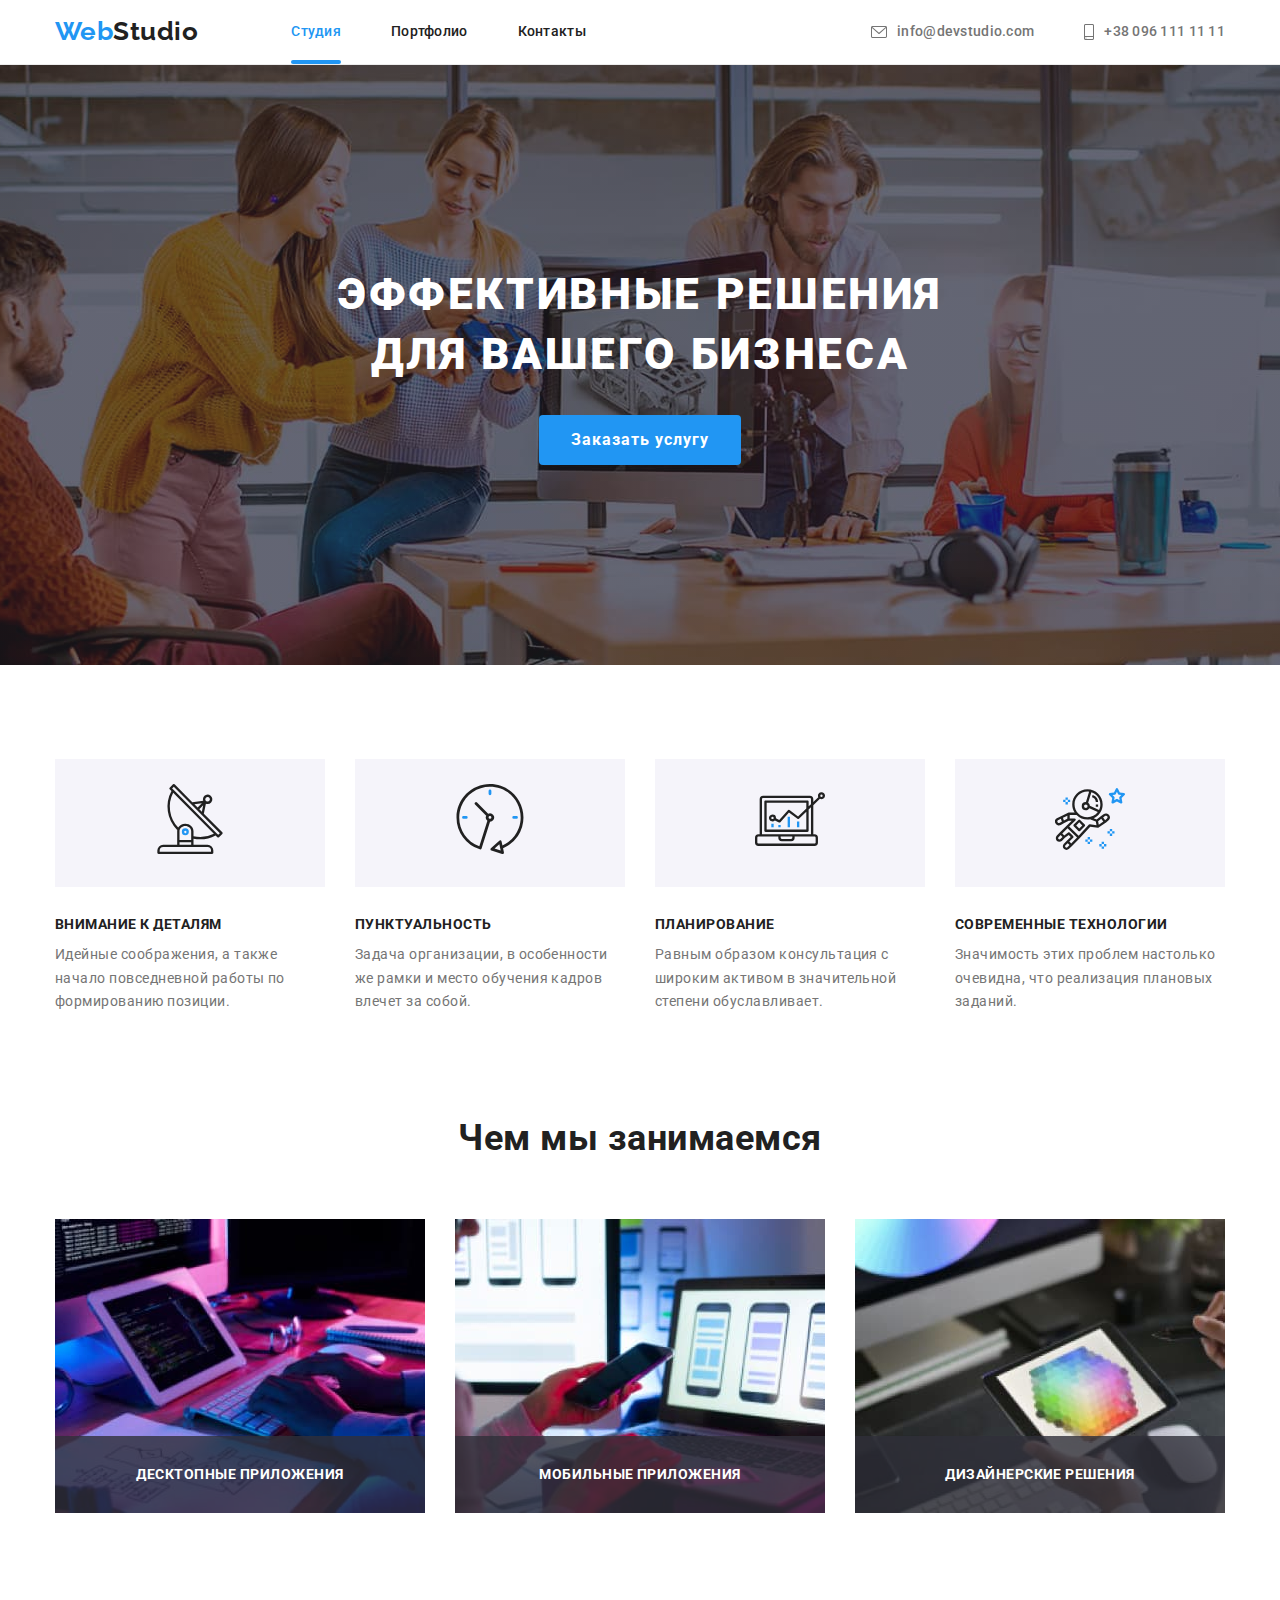
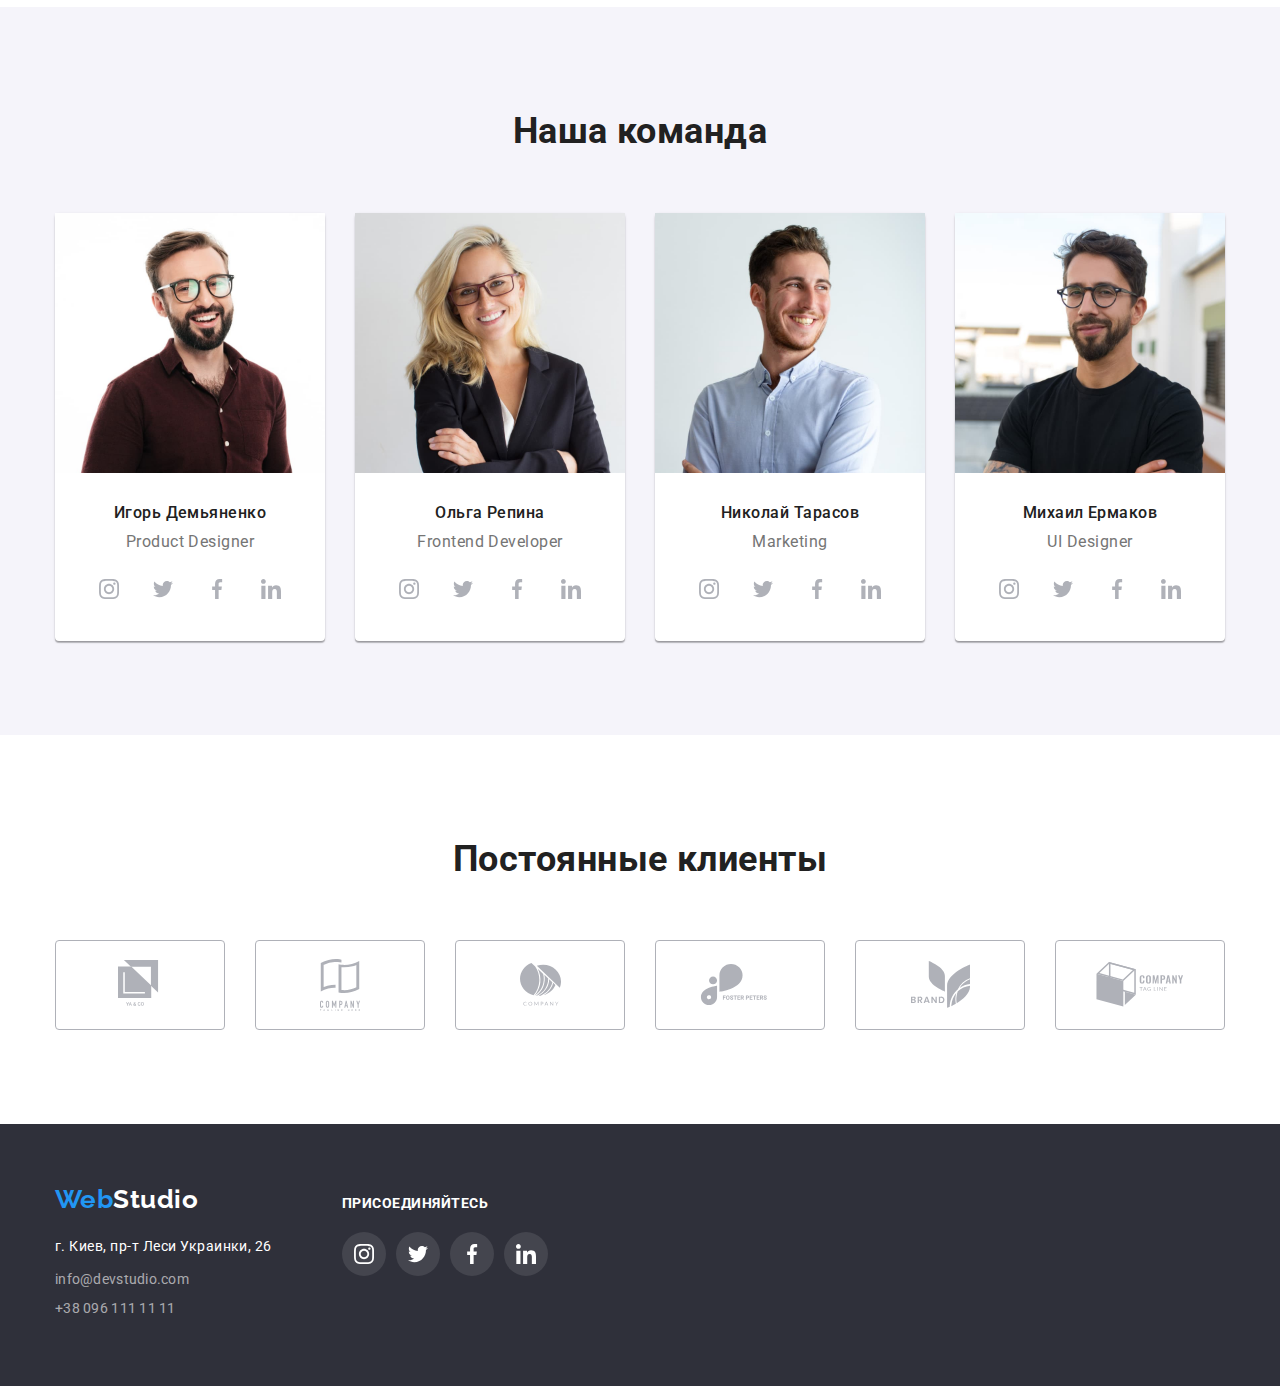
==== index.html @ ea435135 "hidden-text" ====
<!DOCTYPE html>
<html lang="ru">
  <head>
    <meta charset="UTF-8" />
    <meta name="viewport" content="width=device-width, initial-scale=1.0" />
    <title>WebStudio</title>
    <link
      href="https://fonts.googleapis.com/css2?family=Raleway:wght@700&family=Roboto:wght@400;500;700;900&display=swap"
      rel="stylesheet"
    />
    <link rel="stylesheet" href="./css/normalize.css" />
    <link rel="stylesheet" href="./css/styles.css" />
  </head>
  <body class="page">
    <header class="header">
      <div class="container head">
        <nav class="site-nav">
          <a href="./index.html" class="logo"
            ><span class="logoblue">Web</span>Studio</a
          >
          <ul class="site-nav list">
            <li class="site-nav item">
              <a href="./index.html" class="link nav current">Студия</a>
            </li>
            <li class="site-nav item">
              <a href="./portfolio.html" class="link nav">Портфолио</a>
            </li>
            <li class="site-nav item">
              <a href="" class="link nav">Контакты</a>
            </li>
          </ul>
        </nav>
        <ul class="site-nav list">
          <li class="site-nav item">
            <a href="mailto:info@devstudio.com" class="link nav mail">
              <svg class="envelope-icon">
                <use href="./img/sprite.svg#envelope"></use>
              </svg>
              info@devstudio.com
            </a>
          </li>
          <li class="site-nav item">
            <a href="tel:+380961111111" class="link nav phone">
              <svg class="smartphone-icon">
                <use href="./img/sprite.svg#smartphone"></use>
              </svg>
              +38 096 111 11 11
            </a>
          </li>
        </ul>
      </div>
    </header>

    <main>
      <section class="hero">
        <h1 class="hero-title">Эффективные решения для вашего бизнеса</h1>
        <a href="" class="button">Заказать услугу</a>
      </section>
      <section class="section feature">
        <div class="container feature">
          <h2 class="section-title no-title">Особенности</h2>
          <ul class="feature list">
            <li class="feature item">
              <div class="feature-icon-block">
                <svg class="feature-icon">
                  <use href="./img/sprite.svg#antenna"></use>
                </svg>
              </div>
              <h3 class="feature-title">Внимание к деталям</h3>
              <p class="feature-text">
                Идейные соображения, а также начало повседневной работы по
                формированию позиции.
              </p>
            </li>
            <li class="feature item">
              <div class="feature-icon-block">
                <svg class="feature-icon">
                  <use href="./img/sprite.svg#clock"></use>
                </svg>
              </div>
              <h3 class="feature-title">Пунктуальность</h3>
              <p class="feature-text">
                Задача организации, в особенности же рамки и место обучения
                кадров влечет за собой.
              </p>
            </li>
            <li class="feature item">
              <div class="feature-icon-block">
                <svg class="feature-icon">
                  <use href="./img/sprite.svg#diagram"></use>
                </svg>
              </div>
              <h3 class="feature-title">Планирование</h3>
              <p class="feature-text">
                Равным образом консультация с широким активом в значительной
                степени обуславливает.
              </p>
            </li>
            <li class="feature item">
              <div class="feature-icon-block">
                <svg class="feature-icon">
                  <use href="./img/sprite.svg#astronaut"></use>
                </svg>
              </div>

              <h3 class="feature-title">Современные технологии</h3>
              <p class="feature-text">
                Значимость этих проблем настолько очевидна, что реализация
                плановых заданий.
              </p>
            </li>
          </ul>
        </div>
      </section>
      <section class="section">
        <div class="container">
          <h2 class="section-title">Чем мы занимаемся</h2>
          <ul class="we-do list">
            <li class="we-do item">
              <div class="we-do-title">
                <img
                  src="./img/img1.jpg"
                  alt="Бэкенд разработка"
                  class="we-do-img"
                  width="370"
                />

                <p class="we-do-text">Десктопные приложения</p>
              </div>
            </li>
            <li class="we-do item">
              <div class="we-do-title">
                <img
                  src="./img/img2.jpg"
                  alt="Фронтенд разработка"
                  class="we-do-img"
                  width="370"
                />
                <p class="we-do-text">Мобильные приложения</p>
              </div>
            </li>
            <li class="we-do item">
              <div class="we-do-title">
                <img
                  src="./img/img3.jpg"
                  alt="Разработка дизайна"
                  class="we-do-img"
                  width="370"
                />
                <p class="we-do-text">Дизайнерские решения</p>
              </div>
            </li>
          </ul>
        </div>
      </section>
      <section class="section team">
        <div class="container">
          <h2 class="section-title">Наша команда</h2>
          <ul class="team list">
            <li class="team item">
              <img
                src="./img/product-designer.jpg"
                alt="Фото участника команды"
                class="team-img"
                width="270"
              />
              <div class="team-content">
                <h3 class="team-title">Игорь Демьяненко</h3>
                <p class="team-text">Product Designer</p>
                <ul class="social list">
                  <li class="social-item">
                    <a href="" class="icon-social">
                      <svg class="social-icon-svg">
                        <use href="./img/sprite.svg#instagram"></use>
                      </svg>
                    </a>
                  </li>
                  <li class="social-item">
                    <a href="" class="icon-social">
                      <svg class="social-icon-svg">
                        <use href="./img/sprite.svg#twitter"></use>
                      </svg>
                    </a>
                  </li>
                  <li class="social-item">
                    <a href="" class="icon-social">
                      <svg class="social-icon-svg">
                        <use href="./img/sprite.svg#facebook"></use>
                      </svg>
                    </a>
                  </li>
                  <li class="social-item">
                    <a href="" class="icon-social">
                      <svg class="social-icon-svg">
                        <use href="./img/sprite.svg#linkedin"></use>
                      </svg>
                    </a>
                  </li>
                </ul>
              </div>
            </li>
            <li class="team item">
              <img
                src="./img/frontend-developer.jpg"
                alt="Фото участника команды"
                class="team-img"
                width="270"
              />
              <div class="team-content">
                <h3 class="team-title">Ольга Репина</h3>
                <p class="team-text">Frontend Developer</p>
                <ul class="social list">
                  <li class="social-item">
                    <a href="" class="icon-social">
                      <svg class="social-icon-svg">
                        <use href="./img/sprite.svg#instagram"></use>
                      </svg>
                    </a>
                  </li>
                  <li class="social-item">
                    <a href="" class="icon-social">
                      <svg class="social-icon-svg">
                        <use href="./img/sprite.svg#twitter"></use>
                      </svg>
                    </a>
                  </li>
                  <li class="social-item">
                    <a href="" class="icon-social">
                      <svg class="social-icon-svg">
                        <use href="./img/sprite.svg#facebook"></use>
                      </svg>
                    </a>
                  </li>
                  <li class="social-item">
                    <a href="" class="icon-social">
                      <svg class="social-icon-svg">
                        <use href="./img/sprite.svg#linkedin"></use>
                      </svg>
                    </a>
                  </li>
                </ul>
              </div>
            </li>
            <li class="team item">
              <img
                src="./img/marketing.jpg"
                alt="Фото участника команды"
                class="team-img"
                width="270"
              />
              <div class="team-content">
                <h3 class="team-title">Николай Тарасов</h3>
                <p class="team-text">Marketing</p>
                <ul class="social list">
                  <li class="social-item">
                    <a href="" class="icon-social">
                      <svg class="social-icon-svg">
                        <use href="./img/sprite.svg#instagram"></use>
                      </svg>
                    </a>
                  </li>
                  <li class="social-item">
                    <a href="" class="icon-social">
                      <svg class="social-icon-svg">
                        <use href="./img/sprite.svg#twitter"></use>
                      </svg>
                    </a>
                  </li>
                  <li class="social-item">
                    <a href="" class="icon-social">
                      <svg class="social-icon-svg">
                        <use href="./img/sprite.svg#facebook"></use>
                      </svg>
                    </a>
                  </li>
                  <li class="social-item">
                    <a href="" class="icon-social">
                      <svg class="social-icon-svg">
                        <use href="./img/sprite.svg#linkedin"></use>
                      </svg>
                    </a>
                  </li>
                </ul>
              </div>
            </li>
            <li class="team item">
              <img
                src="./img/ui-designer.jpg"
                alt="Фото участника команды"
                class="team-img"
                width="270"
              />
              <div class="team-content">
                <h3 class="team-title">Михаил Ермаков</h3>
                <p class="team-text">UI Designer</p>
                <ul class="social list">
                  <li class="social-item">
                    <a href="" class="icon-social">
                      <svg class="social-icon-svg">
                        <use href="./img/sprite.svg#instagram"></use>
                      </svg>
                    </a>
                  </li>
                  <li class="social-item">
                    <a href="" class="icon-social">
                      <svg class="social-icon-svg">
                        <use href="./img/sprite.svg#twitter"></use>
                      </svg>
                    </a>
                  </li>
                  <li class="social-item">
                    <a href="" class="icon-social">
                      <svg class="social-icon-svg">
                        <use href="./img/sprite.svg#facebook"></use>
                      </svg>
                    </a>
                  </li>
                  <li class="social-item">
                    <a href="" class="icon-social">
                      <svg class="social-icon-svg">
                        <use href="./img/sprite.svg#linkedin"></use>
                      </svg>
                    </a>
                  </li>
                </ul>
              </div>
            </li>
          </ul>
        </div>
      </section>
      <section class="section">
        <div class="container">
          <h2 class="clients section-title">Постоянные клиенты</h2>
          <ul class="clients list">
            <li class="clients item">
              <a href="" class="clients-link">
                <svg class="clients-icon logo-1">
                  <use href="./img/sprite.svg#logo-1"></use>
                </svg>
              </a>
            </li>
            <li class="clients item">
              <a href="" class="clients-link">
                <svg class="clients-icon logo-2">
                  <use href="./img/sprite.svg#logo-2"></use>
                </svg>
              </a>
            </li>
            <li class="clients item">
              <a href="" class="clients-link">
                <svg class="clients-icon logo-3">
                  <use href="./img/sprite.svg#logo-3"></use>
                </svg>
              </a>
            </li>
            <li class="clients item">
              <a href="" class="clients-link">
                <svg class="clients-icon logo-4">
                  <use href="./img/sprite.svg#logo-4"></use>
                </svg>
              </a>
            </li>
            <li class="clients item">
              <a href="" class="clients-link">
                <svg class="clients-icon logo-5">
                  <use href="./img/sprite.svg#logo-5"></use>
                </svg>
              </a>
            </li>
            <li class="clients item">
              <a href="" class="clients-link">
                <svg class="clients-icon logo-6">
                  <use href="./img/sprite.svg#logo-6"></use>
                </svg>
              </a>
            </li>
          </ul>
        </div>
      </section>
    </main>

    <footer>
      <div class="container footer">
        <div class="contacts-footer">
          <a href="./index.html" class="logo footerlogo"
            ><span class="logoblue">Web</span>Studio</a
          >
          <address class="address">
            <p class="address-text">г. Киев, пр-т Леси Украинки, 26</p>
            <ul class="list">
              <li>
                <a href="mailto:info@devstudio.com" class="link footer-link"
                  >info@devstudio.com</a
                >
              </li>
              <li>
                <a href="tel:+380961111111" class="link footer-link"
                  >+38 096 111 11 11</a
                >
              </li>
            </ul>
          </address>
        </div>

        <div class="join-footer">
          <p class="join-text">присоединяйтесь</p>
          <ul class="social list">
            <li class="social-item">
              <a href="" class="icon-social">
                <svg class="social-icon-svg">
                  <use href="./img/sprite.svg#instagram"></use>
                </svg>
              </a>
            </li>
            <li class="social-item">
              <a href="" class="icon-social">
                <svg class="social-icon-svg">
                  <use href="./img/sprite.svg#twitter"></use>
                </svg>
              </a>
            </li>
            <li class="social-item">
              <a href="" class="icon-social">
                <svg class="social-icon-svg">
                  <use href="./img/sprite.svg#facebook"></use>
                </svg>
              </a>
            </li>
            <li class="social-item">
              <a href="" class="icon-social">
                <svg class="social-icon-svg">
                  <use href="./img/sprite.svg#linkedin"></use>
                </svg>
              </a>
            </li>
          </ul>
        </div>
      </div>
    </footer>
  </body>
</html>
---- css/styles.css ----
:root {
  --primary-text-color: #757575;
  --title-text-color: #212121;
  --accent-color: #2196f3;
  --white-color: #ffffff;
  --button-background: #f5f4fa;
  --footer-link-color: rgba(255, 255, 255, 0.6);
  --secondary-background: #2f303a;
  --grey-background: #f5f4fa;
  --icon-grey: #afb1b8;
}

*,
::after,
::before {
  box-sizing: border-box;
}

h1,
h2,
h3,
h4,
h5,
h6,
p {
  margin-top: 0;
  margin-bottom: 0;
}

img {
  display: block;
}

.container.head {
  display: flex;
  justify-content: space-between;
}

.container {
  margin-left: auto;
  margin-right: auto;
  width: 1200px;
  padding-left: 15px;
  padding-right: 15px;
}

.list {
  margin: 0;
  padding: 0;
  list-style: none;
}

.header {
  border-bottom: 1px solid #ececec;
}

.page {
  color: var(--primary-text-color);
  background-color: var(--white-color);

  font-family: Roboto, sans-serif;
  letter-spacing: 0.03em;
}
.logo {
  color: var(--title-text-color);

  font-family: Raleway;
  font-weight: bold;
  font-size: 26px;
  line-height: 1.2;
  text-decoration: none;
}
.logoblue {
  color: var(--accent-color);
}

/* Site nav */

.site-nav {
  display: flex;
  align-items: center;
}

.site-nav.list {
  margin-left: 93px;
}

.link {
  color: var(--title-text-color);

  font-weight: 500;
  font-size: 14px;
  line-height: 1.14;
  letter-spacing: 0.02em;
  text-decoration: none;
}

.link.nav {
  display: block;
  padding-top: 24px;
  padding-bottom: 24px;
}

.link.mail {
  color: var(--primary-text-color);
  display: inline-flex;
  align-items: center;
}

.envelope-icon {
  fill: currentColor;
  width: 16px;
  height: 12px;
  margin-right: 10px;
  background-size: contain;
  background-repeat: no-repeat;
  background-position: center;
}

.link.phone {
  color: var(--primary-text-color);
  display: inline-flex;
  align-items: center;
}

.smartphone-icon {
  fill: currentColor;
  width: 10px;
  height: 16px;
  margin-right: 10px;
  background-size: contain;
  background-repeat: no-repeat;
  background-position: center;
}

.link:hover,
.link:focus {
  color: var(--accent-color);
}
.link.current {
  position: relative;
  color: var(--accent-color);
}

.link.current::after {
  position: absolute;
  content: "";
  width: 100%;
  height: 4px;
  bottom: 0px;
  left: 0px;

  background: var(--accent-color);
  border-radius: 2px;
}

.site-nav .item {
  margin-right: 50px;
}

.site-nav .item:last-child {
  margin-right: 0;
}

.hero {
  display: flex;
  flex-direction: column;
  justify-content: center;
  align-items: center;
  max-width: 1600px;
  height: 600px;
  margin-left: auto;
  margin-right: auto;
  text-align: center;
  background-color: #c4c4c4;
  background-image: linear-gradient(
      rgba(47, 48, 58, 0.4) 0%,
      rgba(47, 48, 58, 0.4) 100%
    ),
    url(../img/hero-background.jpg);
  background-repeat: no-repeat;
  background-position: center;
  background-size: cover;
}

.hero-title {
  margin-top: 0;
  margin-bottom: 30px;
  margin-left: auto;
  margin-right: auto;
  width: 696px;
  color: var(--white-color);

  font-weight: 900;
  font-size: 44px;
  line-height: 1.36;
  letter-spacing: 0.06em;
  text-transform: uppercase;
}

.section {
  padding-top: 94px;
  padding-bottom: 94px;
  color: var(--primary-text-color);

  font-size: 14px;
  line-height: 1.7;
}

.section-title {
  margin-top: 0;
  margin-bottom: 50px;
  color: var(--title-text-color);

  font-weight: 700;
  font-size: 36px;
  line-height: 1.7;

  text-align: center;
}

.section-title.no-title {
  margin-bottom: 0;
  font-size: 0;
}

.section.feature {
  padding-bottom: 0;
}

.feature.list {
  display: flex;
  justify-content: center;
}
.feature-title {
  margin-bottom: 10px;
  color: var(--title-text-color);

  font-weight: 700;
  font-size: 14px;
  line-height: 1.14;
  text-transform: uppercase;
}
.feature.item {
  margin-right: 30px;
  width: 270px;
}

.feature.item:last-child {
  margin-right: 0;
}
.feature-icon-block {
  display: block;
  margin-bottom: 30px;
  padding: 25px 100px;
  background-color: var(--button-background);
}

.feature-icon {
  width: 70px;
  height: 70px;
}

.feature-text {
  font-size: 14px;
  line-height: 1.7;
}

.we-do.list {
  display: flex;
  justify-content: center;
}

.we-do.item {
  width: 370px;
  margin-right: 30px;
}
.we-do.item:last-child {
  margin-right: 0;
}

.we-do-img {
  display: block;
}

.we-do-title {
  position: relative;
}

.we-do-text {
  position: absolute;
  padding-top: 27px;
  padding-bottom: 27px;
  width: 370px;
  bottom: 0;
  right: 0;

  background-color: rgba(47, 48, 58, 0.8);
  color: var(--white-color);
  font-weight: 700;
  font-size: 14px;
  line-height: 1, 14;
  text-align: center;
  text-transform: uppercase;
}

.section.team {
  background-color: var(--grey-background);
}

.team.list {
  display: flex;
  justify-content: center;
}

.team.item {
  border-radius: 4px;
  box-shadow: 0px 1px 3px rgba(0, 0, 0, 0.12), 0px 1px 1px rgba(0, 0, 0, 0.14),
    0px 2px 1px rgba(0, 0, 0, 0.2);
  margin-right: 30px;
  background-color: var(--white-color);
}

.team.item:last-child {
  margin-right: 0;
}

.team-content {
  padding-top: 30px;
  padding-bottom: 30px;
  padding-left: 30px;
  padding-right: 30px;
}

.team-title {
  margin-bottom: 10px;
  color: var(--title-text-color);
  text-align: center;

  font-weight: 500;
  font-size: 16px;
  line-height: 1.19;
}
.team-img {
  display: block;
}

.team-text {
  margin-bottom: 16px;
  font-size: 16px;
  line-height: 1.19;
  text-align: center;
}

.social.list {
  display: flex;
  justify-content: center;
  height: 44px;
}

.icon-social {
  display: flex;
  justify-content: center;
  align-items: center;
  width: 44px;
  height: 44px;
  color: var(--icon-grey);
  background-color: var(--white-color);
  border-radius: 50%;
}

.social-icon-svg {
  width: 20px;
  height: 20px;
  fill: currentColor;
}

.icon-social:hover,
.icon-social:focus {
  background-color: var(--accent-color);
  color: var(--white-color);
}

.social-item {
  margin-right: 10px;
}
.social-item:last-child {
  margin-right: 0;
}

.card-title {
  padding-bottom: 4px;
  color: var(--title-text-color);
  font-weight: 700;
  font-size: 18px;
  line-height: 2;
  letter-spacing: 0.06em;
}

.card-text {
  font-size: 16px;
  line-height: 2;
  color: var(--primary-text-color);
  text-decoration: none;
}

.button {
  display: inline-block;
  border-radius: 4px;

  background-color: var(--accent-color);
  color: var(--white-color);

  font-family: inherit;
  text-decoration: none;
  text-align: center;
}

.hero > .button {
  display: flex;
  align-items: center;
  min-width: 200px;
  min-height: 50px;
  padding: 10px 32px;

  font-weight: 700;
  font-size: 16px;
  line-height: 1, 9;

  letter-spacing: 0.06em;
}
.hero > .button:hover {
  background: #188ce8;
}

.clients.list {
  display: flex;
  justify-content: center;
}

.clients.item {
  margin-right: 30px;
}
.clients.item:last-child {
  margin-right: 0;
}
.clients-link {
  width: 170px;
  height: 90px;
  display: flex;
  justify-content: center;
  align-items: center;
  border: 1px solid;
  border-color: var(--icon-grey);
  color: var(--icon-grey);
  box-sizing: border-box;
  border-radius: 4px;
}

.clients-link:hover {
  border-color: var(--accent-color);
  color: var(--accent-color);
}

.clients-icon {
  fill: currentColor;
}
.clients-icon.logo-1 {
  width: 44px;
  height: 49px;
}
.clients-icon.logo-2 {
  width: 40px;
  height: 52px;
}
.clients-icon.logo-3 {
  width: 41px;
  height: 43px;
}
.clients-icon.logo-4 {
  width: 80px;
  height: 42px;
}
.clients-icon.logo-5 {
  width: 59px;
  height: 47px;
}
.clients-icon.logo-6 {
  width: 88px;
  height: 45px;
}

.clients.section-title {
  margin-bottom: 50px;
}

.client-img {
  width: 170px;
  height: 90px;
}

.portfolio-section {
  padding-top: 94px;
  padding-bottom: 94px;
}

.portfolio-nav.list {
  display: flex;
  justify-content: center;
  margin-bottom: 50px;
}

.portfolio-nav.button {
  padding: 6px 22px;
  border-radius: 4px;
  border: 0;
  background-color: var(--button-background);
  color: var(--title-text-color);

  font-weight: 500;
  font-size: 16px;
  line-height: 1.6;
}

.portfolio-nav.button:hover,
.portfolio-nav.button:focus {
  background-color: var(--accent-color);
  color: var(--white-color);
  cursor: pointer;
}

.portfolio-but-item {
  margin-right: 8px;
}

.portfolio-but-item:last-child {
  margin-right: 0;
}

.portfolio.list {
  display: flex;
  flex-wrap: wrap;
}

.portfolio.item {
  width: 370px;
  margin-right: 30px;
  margin-bottom: 30px;
}

.card-text.block {
  border-left: 1px;
  border-right: 1px;
  border-bottom: 1px;
  border-left-style: solid;
  border-right-style: solid;
  border-bottom-style: solid;
  border-color: #eeeeee;

  padding-left: 24px;
  padding-right: 24px;
  padding-top: 20px;
  padding-bottom: 20px;
}

.portfolio.item:nth-child(3n) {
  margin-right: 0;
  margin-bottom: 30px;
}

.portfolio.item:nth-last-child(-n + 3) {
  margin-bottom: 0;
}

.portfolio-img {
  display: block;
}

.portfolio.item:hover {
  box-shadow: 0px 1px 1px rgba(0, 0, 0, 0.12), 0px 4px 4px rgba(0, 0, 0, 0.06),
    1px 4px 6px rgba(0, 0, 0, 0.16);
}

.text-hidden {
  position: relative;
}

.portfolio-link {
  width: 370px;
  text-decoration: none;
}

.text-comment {
  position: absolute;
  top: 0;
  left: 0;
  width: 100%;
  height: 100%;
  padding: 63px 23px;

  opacity: 0;
  background-color: rgba(33, 150, 243, 0.9);
  color: var(--white-color);
  font-size: 18px;
  line-height: 1.56;
}

.portfolio-link:hover .text-comment,
.portfolio-link:focus .text-comment {
  opacity: 1;
}

footer {
  padding-top: 60px;
  padding-bottom: 60px;
  background-color: #2f303a;
}

.address {
  color: var(--white-color);

  font-style: normal;
  font-size: 14px;
  line-height: 1.7;
}
.address-text {
  display: inline-block;
  margin-bottom: 9px;
}

.footer-link {
  display: inline-block;
  margin-bottom: 9px;
  color: var(--footer-link-color);

  font-weight: 400;
}

.logo.footerlogo {
  display: inline-block;
  margin-bottom: 20px;
  color: var(--white-color);
}

.container.footer {
  display: flex;
}

.contacts-footer {
  margin-right: 70px;
}

.join-footer {
  margin-top: 12px;
}

.join-text {
  font-weight: 700;
  font-size: 14px;
  line-height: 1.14;
  text-transform: uppercase;
  color: var(--white-color);
  margin-bottom: 20px;
}

footer .social.list {
  display: flex;
}

footer .icon-social {
  display: flex;
  justify-content: center;
  align-items: center;
  width: 44px;
  height: 44px;
  background-color: rgba(255, 255, 255, 0.1);
  border-radius: 50%;
}

footer .icon-social:hover,
.icon-social:focus {
  background-color: var(--accent-color);
}

footer .social-icon-svg {
  width: 20px;
  height: 20px;
  fill: var(--white-color);
}

.icon {
  width: 50px;
  height: 50px;
  margin: 0.5em;
}
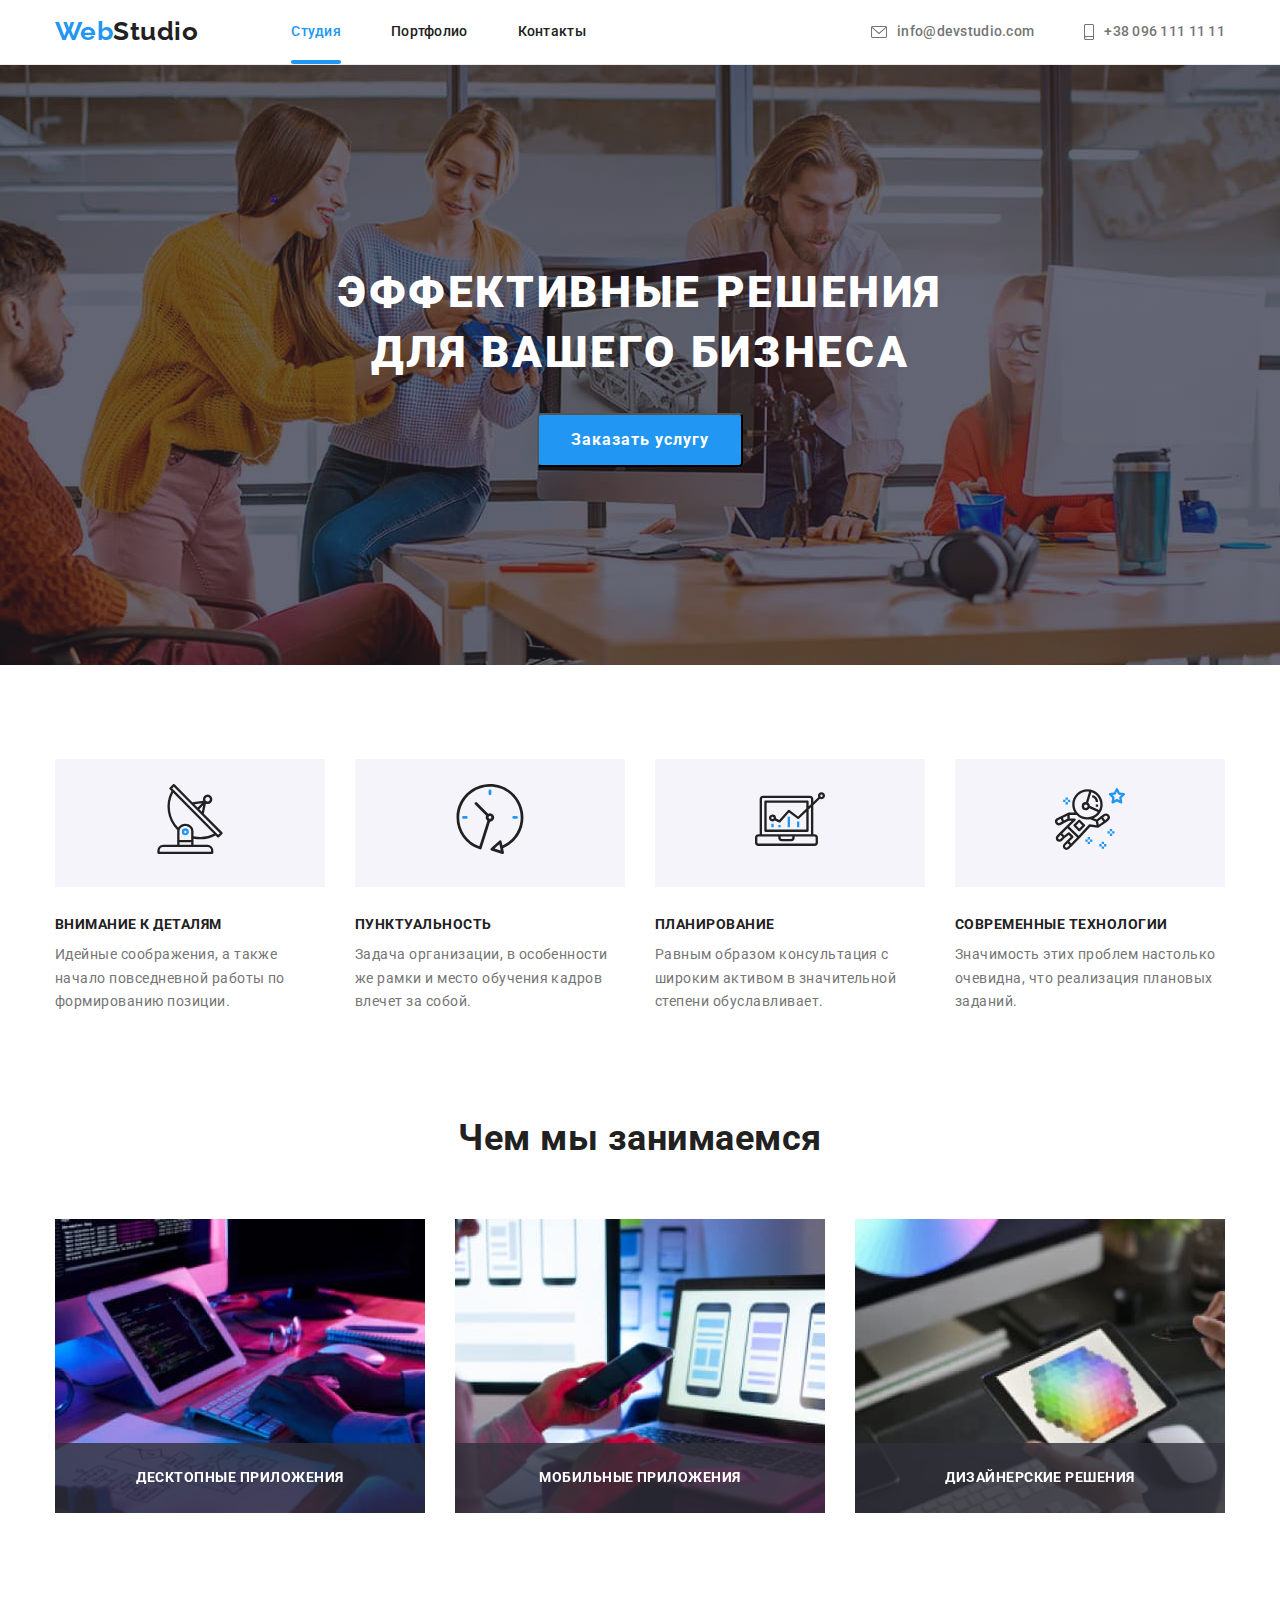
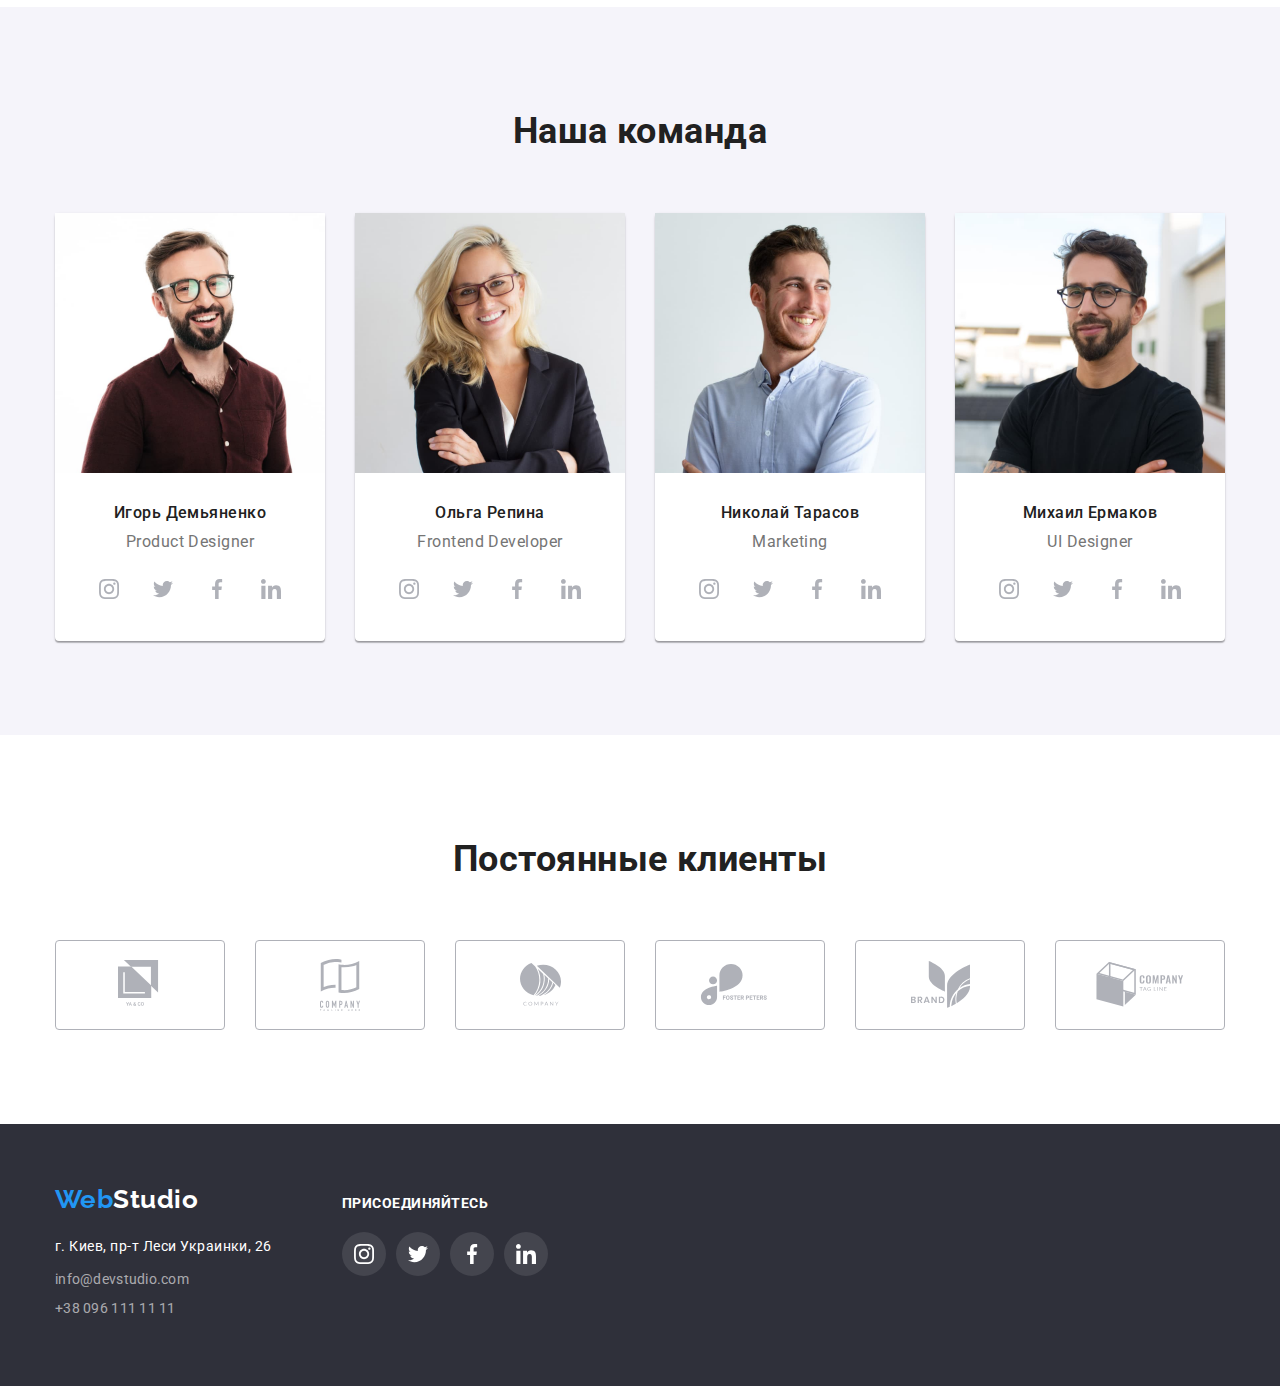
==== commit 3944ee0c: "modal" ====
--- a/index.html
+++ b/index.html
@@ -52,9 +52,20 @@
     </header>
 
     <main>
+      <div class="backdrop is-hidden" data-modal>
+        <div class="modal" data-modal-close>
+          <button class="button-close" type="button" data-modal-close>
+            <svg class="icon-close">
+              <use href="./img/close.svg"></use>
+            </svg>
+          </button>
+        </div>
+      </div>
       <section class="hero">
         <h1 class="hero-title">Эффективные решения для вашего бизнеса</h1>
-        <a href="" class="button">Заказать услугу</a>
+        <button class="button" type="button" data-modal-open>
+          Заказать услугу
+        </button>
       </section>
       <section class="section feature">
         <div class="container feature">
@@ -437,5 +448,6 @@
         </div>
       </div>
     </footer>
+    <script src="./js/modal.js"></script>
   </body>
 </html>
--- a/css/styles.css
+++ b/css/styles.css
@@ -25,6 +25,10 @@
 p {
   margin-top: 0;
   margin-bottom: 0;
+}
+
+main {
+  position: relative;
 }
 
 img {
@@ -198,6 +202,51 @@
   text-transform: uppercase;
 }
 
+.backdrop {
+  position: fixed;
+  top: 0;
+  left: 0;
+  width: 100%;
+  height: 100%;
+  background-color: rgba(0, 0, 0, 0.2);
+}
+
+.backdrop.is-hidden {
+  opacity: 0;
+  pointer-events: none;
+}
+
+.modal {
+  position: absolute;
+
+  top: 50%;
+  left: 50%;
+  transform: translate(-50%, -50%);
+  min-width: 528px;
+  min-height: 581px;
+  background-color: var(--white-color);
+}
+
+.button-close {
+  position: absolute;
+
+  right: 8px;
+  top: 8px;
+  color: #000000;
+  background-color: var(--white-color);
+  border-radius: 50%;
+
+  width: 30px;
+  height: 30px;
+  border: 1px solid rgba(0, 0, 0, 0.1);
+}
+
+.icon-close {
+  width: 18px;
+  height: 18px;
+  fill: currentColor;
+}
+
 .section {
   padding-top: 94px;
   padding-bottom: 94px;
@@ -299,7 +348,7 @@
   color: var(--white-color);
   font-weight: 700;
   font-size: 14px;
-  line-height: 1, 14;
+  line-height: 1.14;
   text-align: center;
   text-transform: uppercase;
 }
@@ -425,7 +474,7 @@
 
   font-weight: 700;
   font-size: 16px;
-  line-height: 1, 9;
+  line-height: 1.9;
 
   letter-spacing: 0.06em;
 }
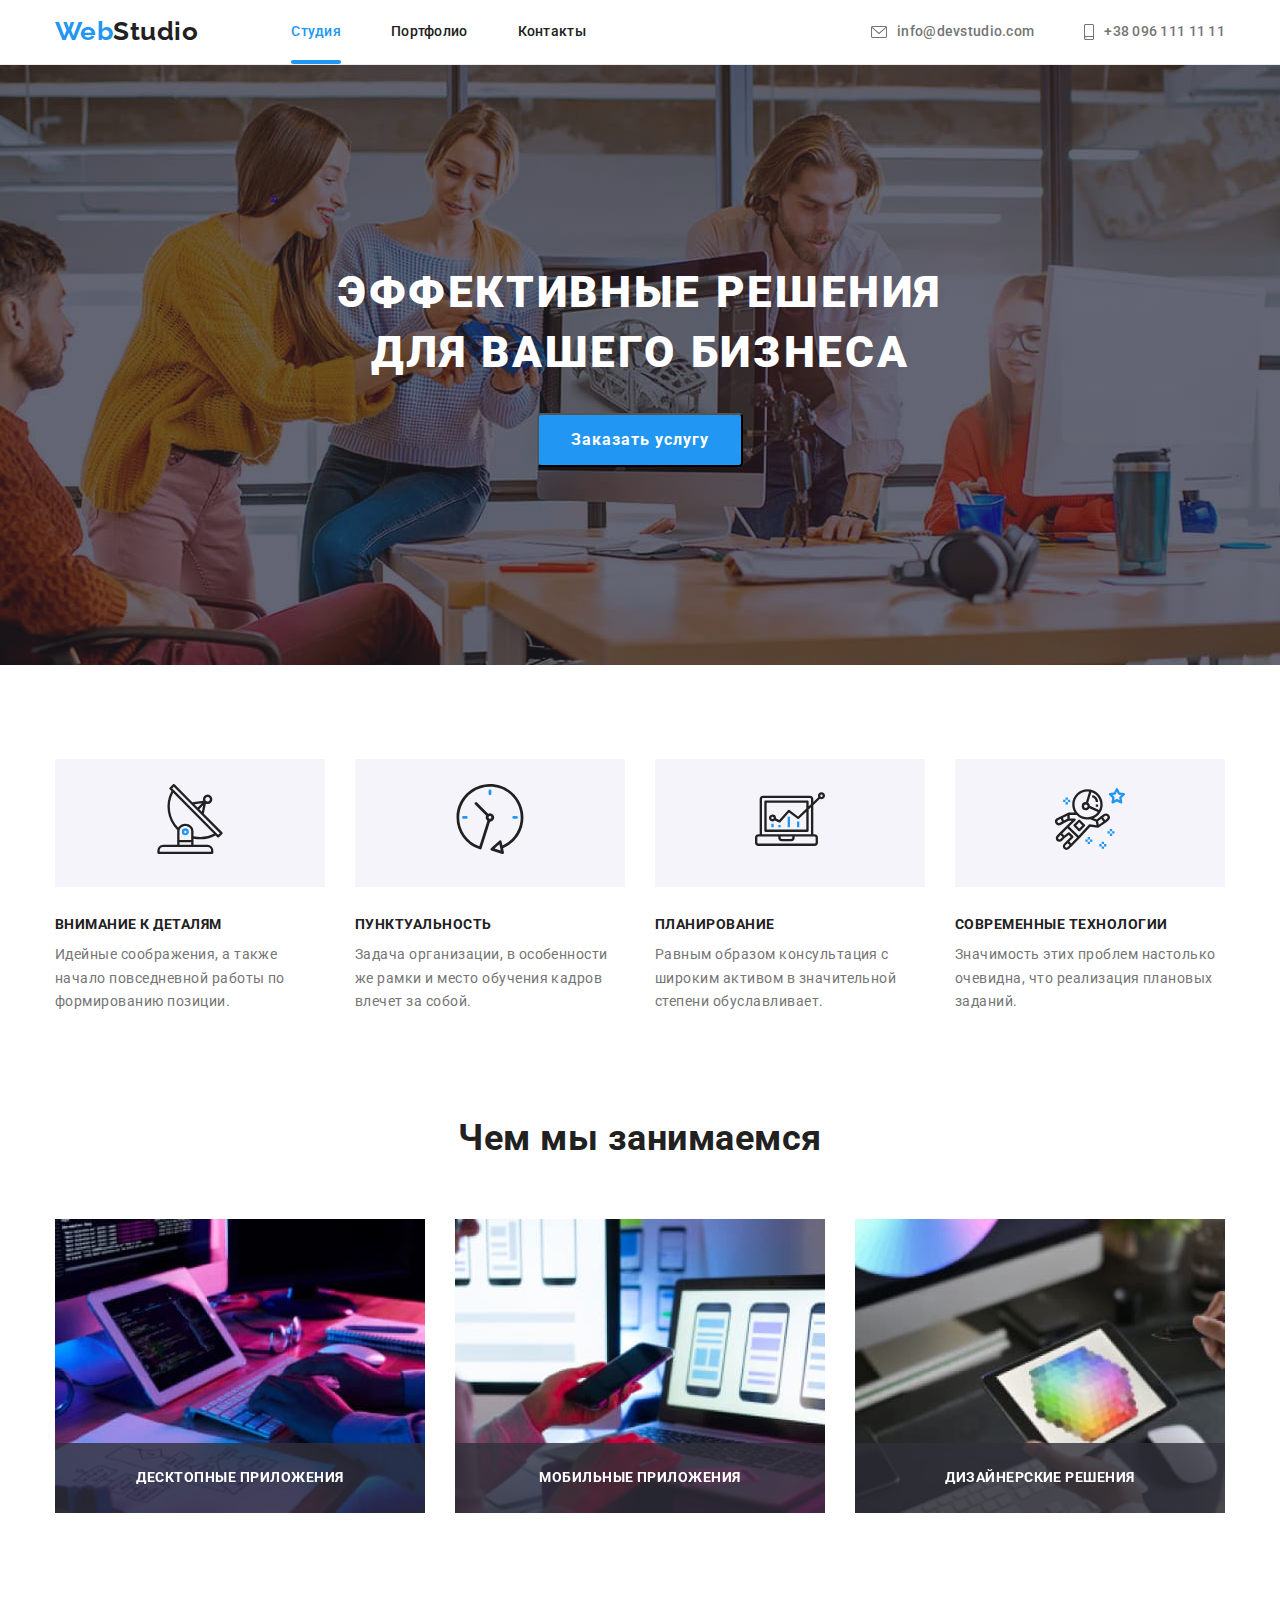
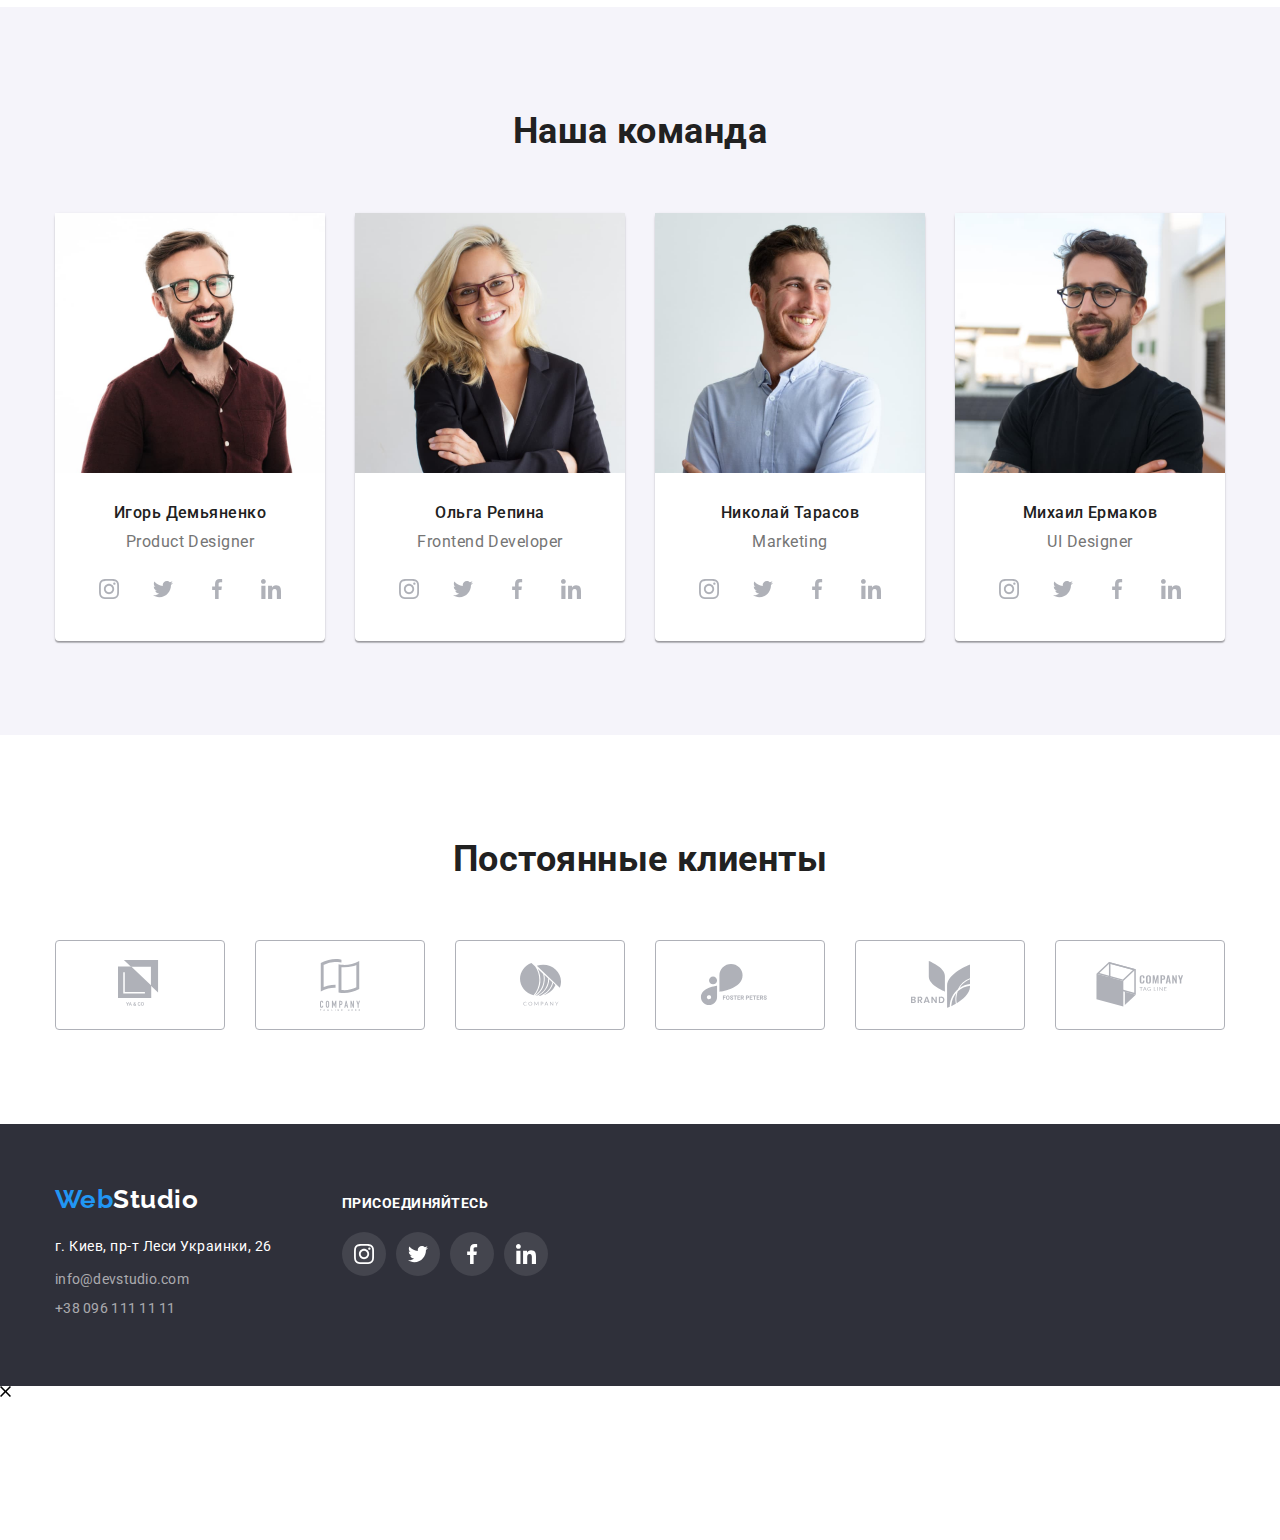
==== commit dccd037b: "Update index.html" ====
--- a/index.html
+++ b/index.html
@@ -448,6 +448,9 @@
         </div>
       </div>
     </footer>
+    <svg>
+      <use href="./img/close.svg"></use>
+    </svg>
     <script src="./js/modal.js"></script>
   </body>
 </html>
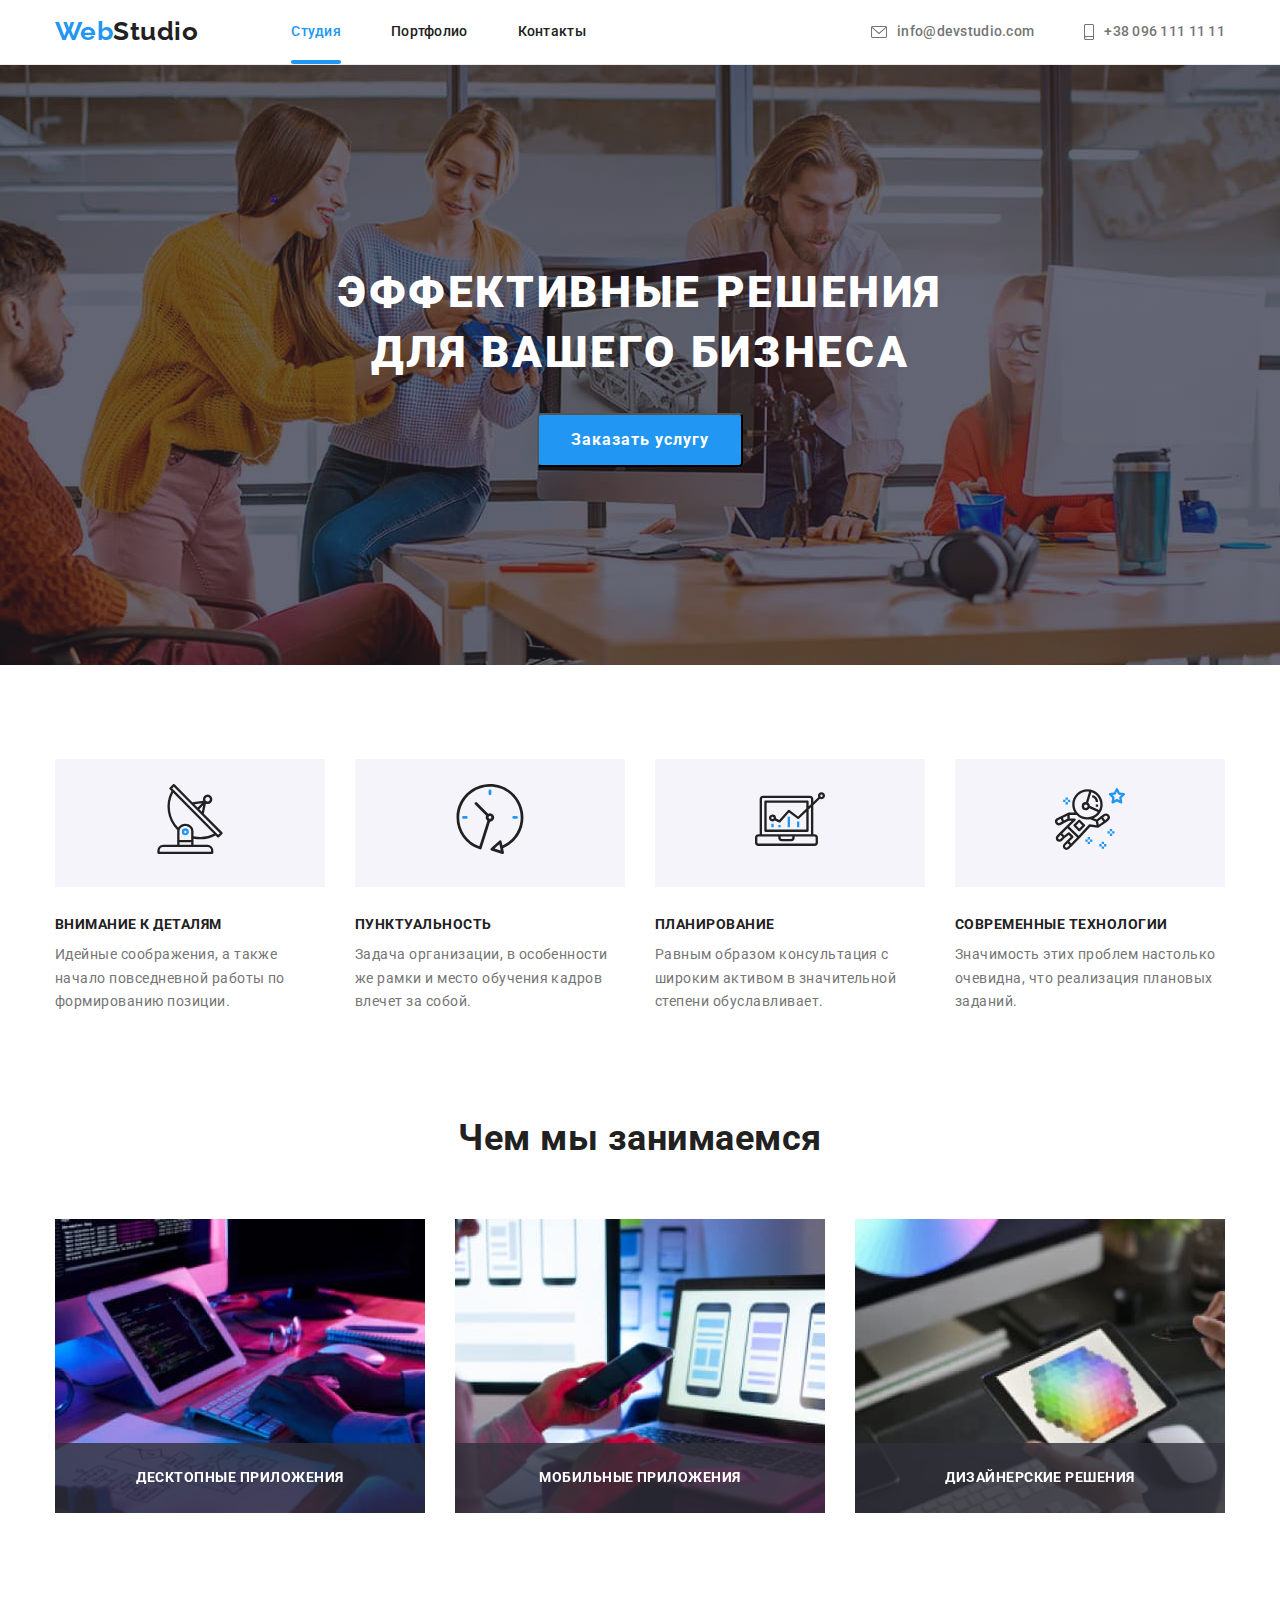
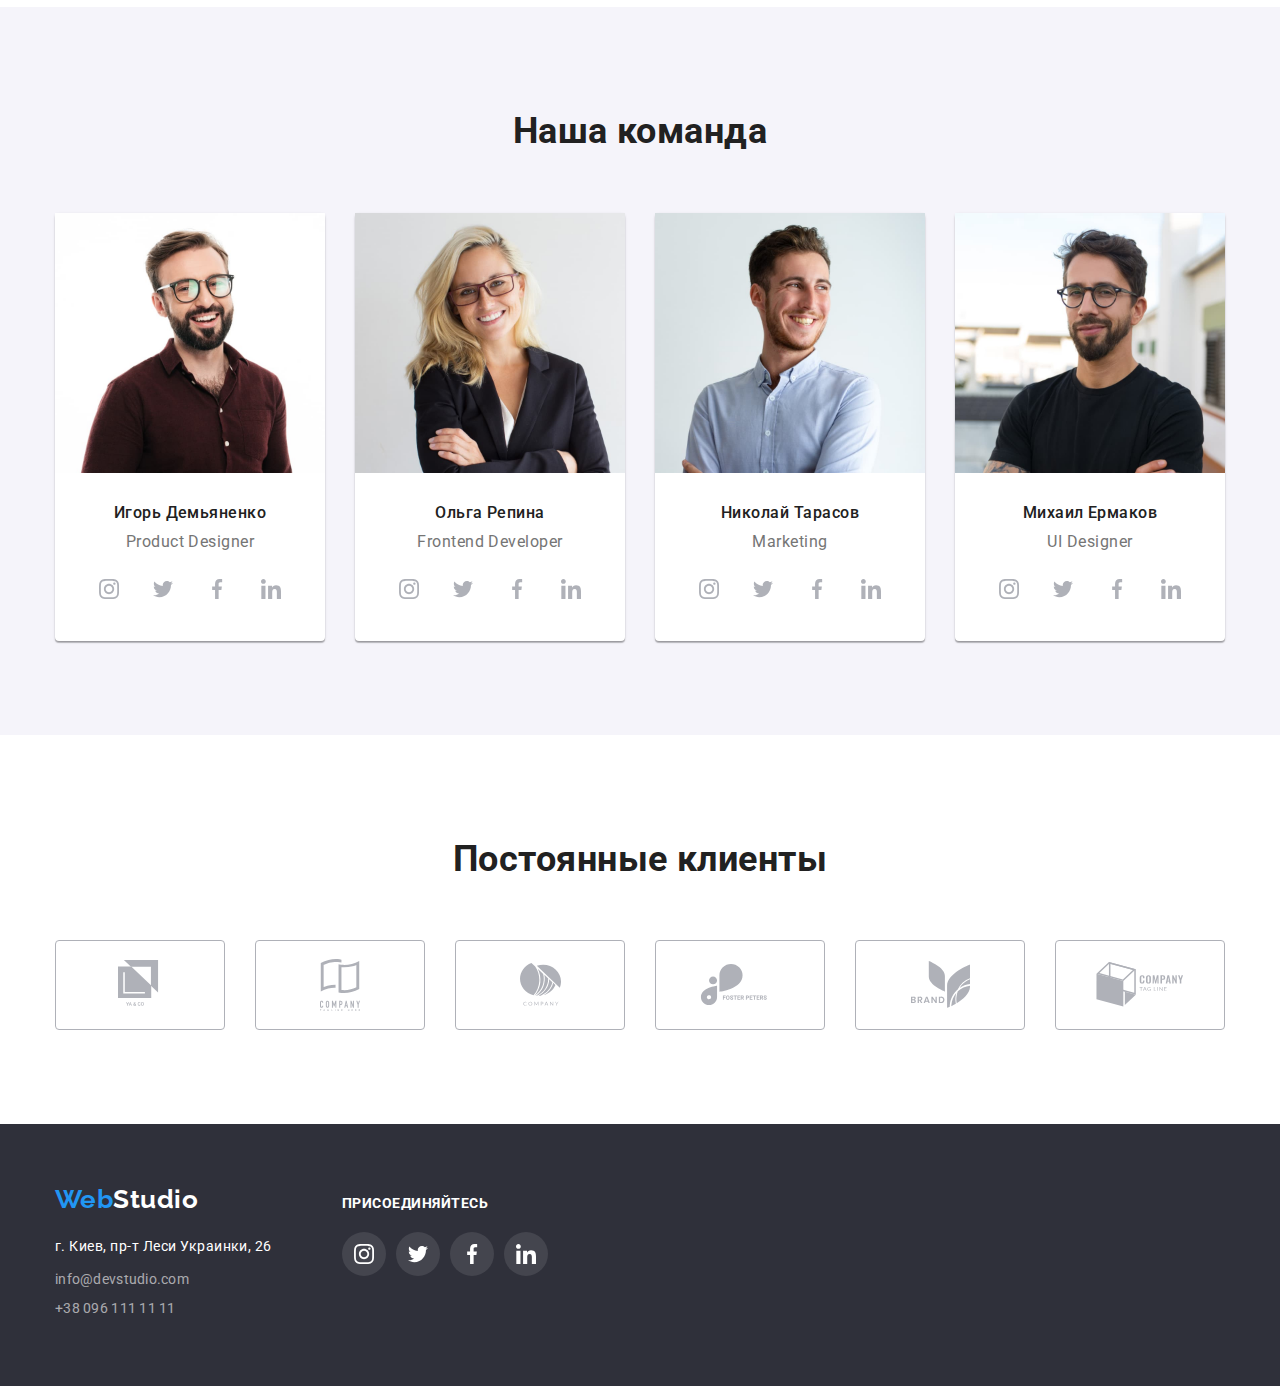
==== commit f1a97fba: "Update index.html" ====
--- a/index.html
+++ b/index.html
@@ -448,9 +448,6 @@
         </div>
       </div>
     </footer>
-    <svg>
-      <use href="./img/close.svg"></use>
-    </svg>
     <script src="./js/modal.js"></script>
   </body>
 </html>
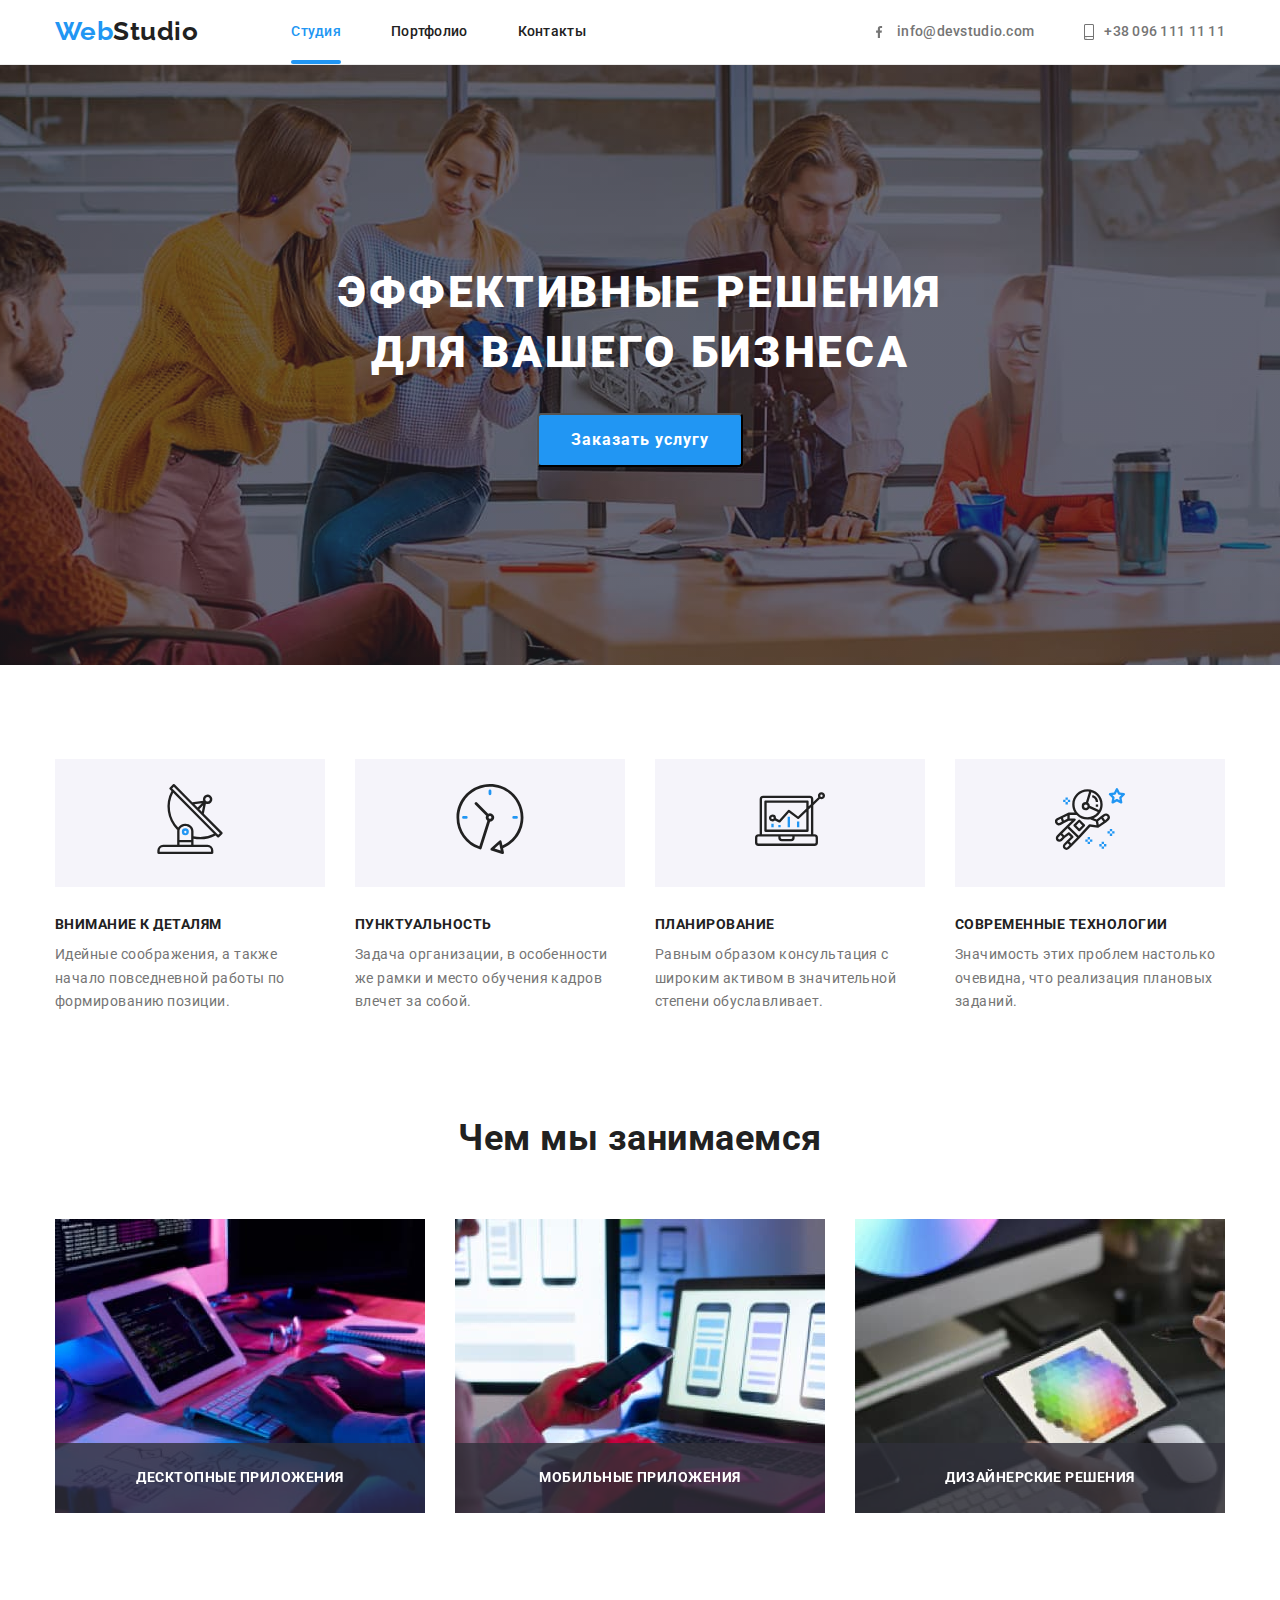
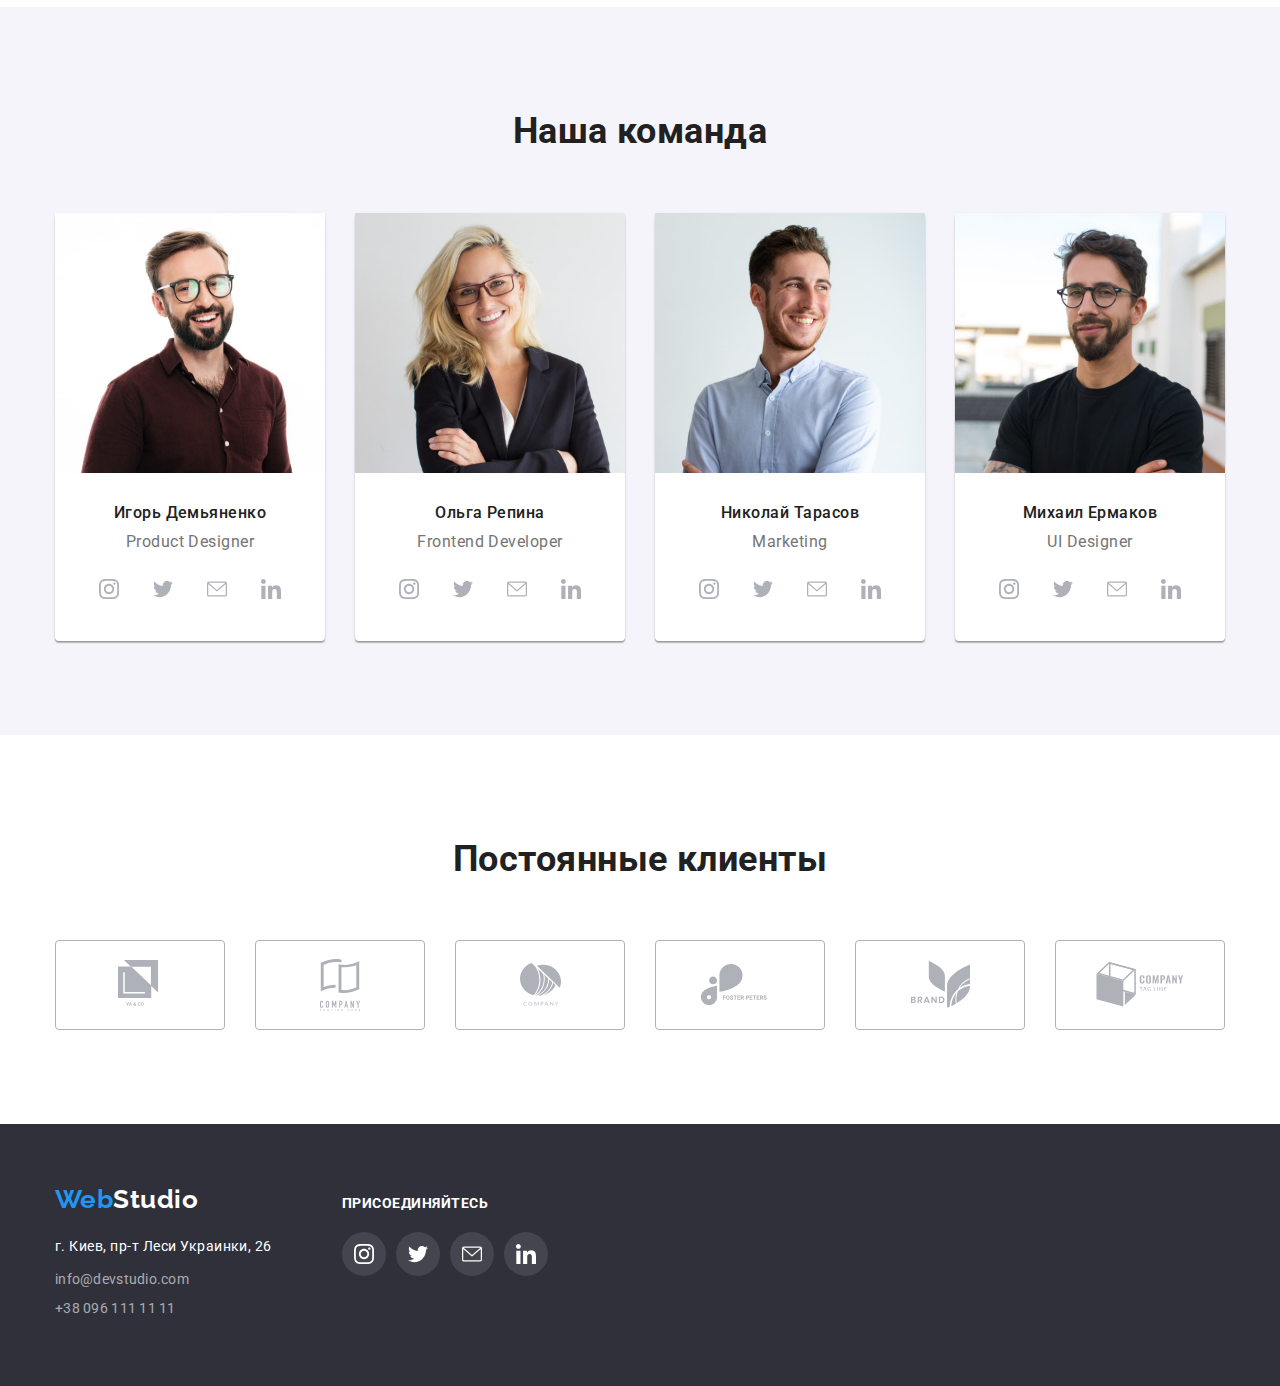
==== commit f2e5bbc6: "sprite" ====
--- a/index.html
+++ b/index.html
@@ -56,7 +56,7 @@
         <div class="modal" data-modal-close>
           <button class="button-close" type="button" data-modal-close>
             <svg class="icon-close">
-              <use href="./img/close.svg"></use>
+              <use href="./img/sprite.svg#close"></use>
             </svg>
           </button>
         </div>
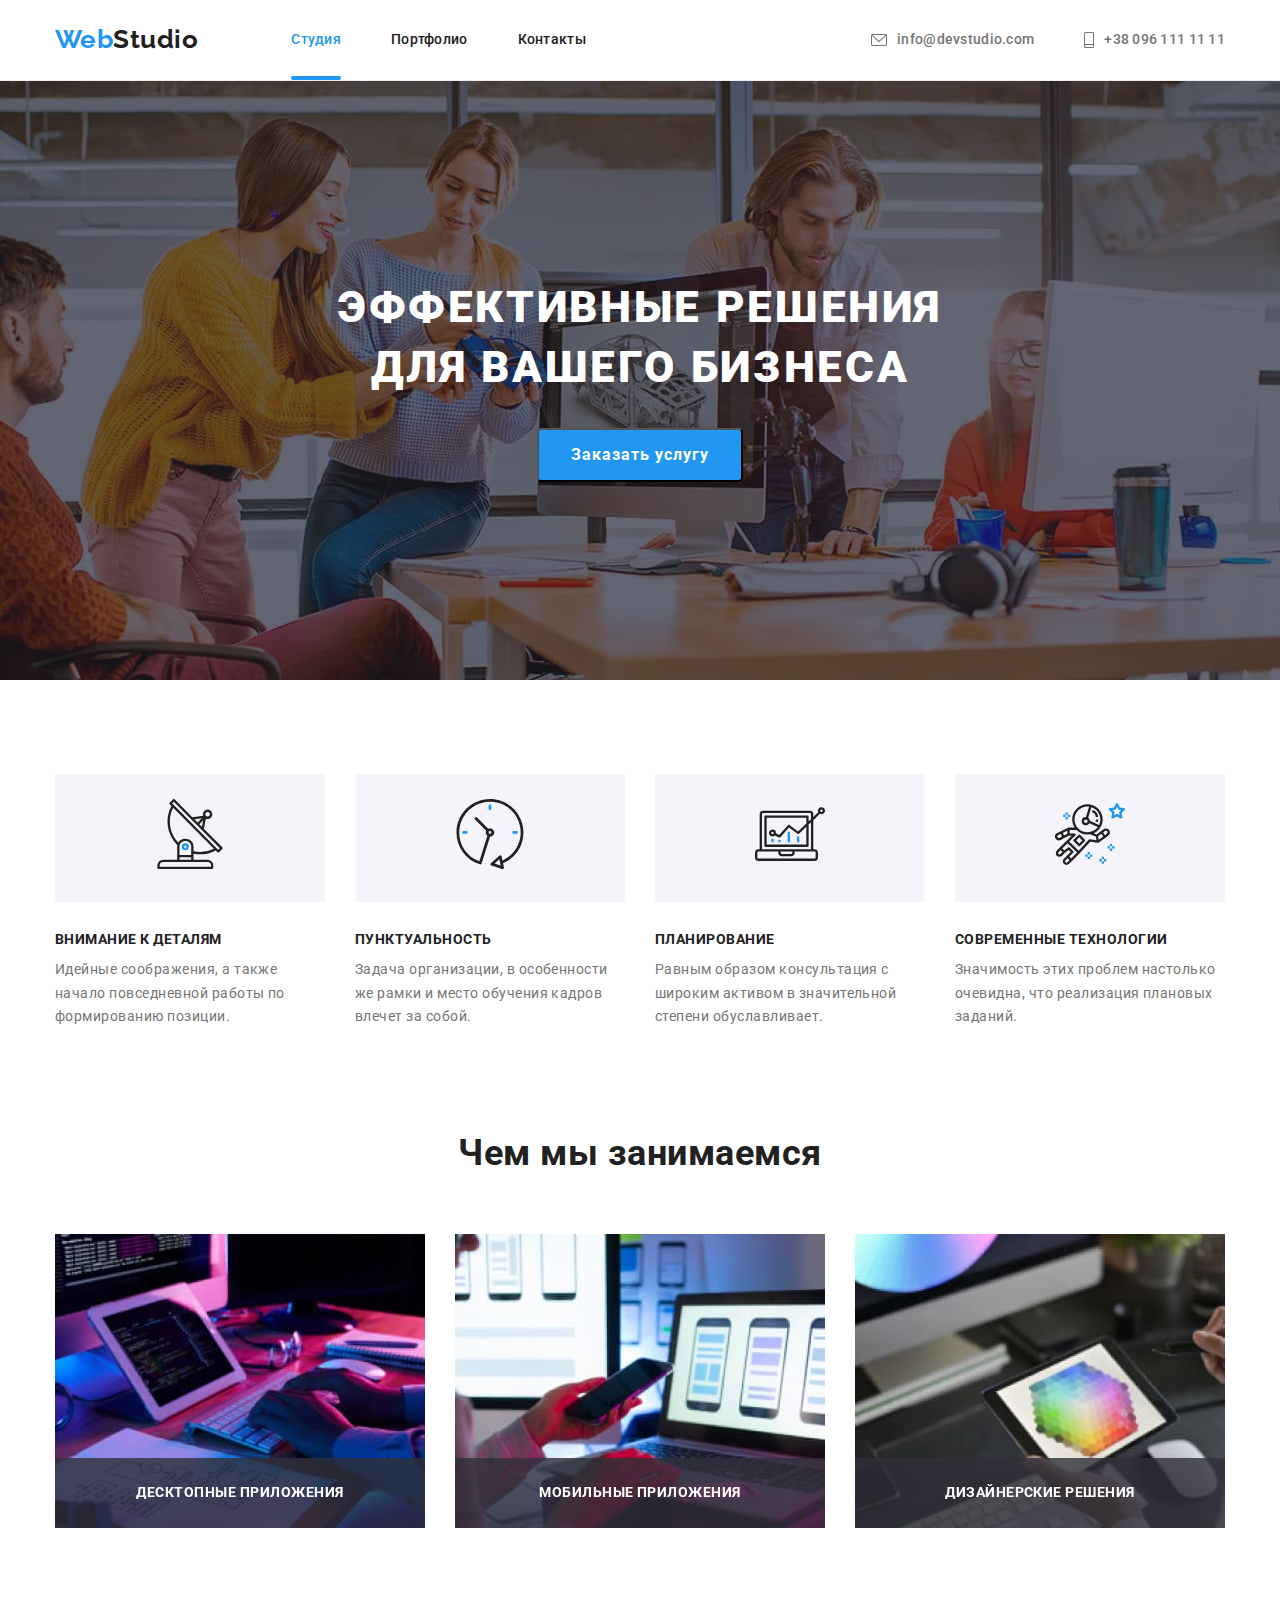
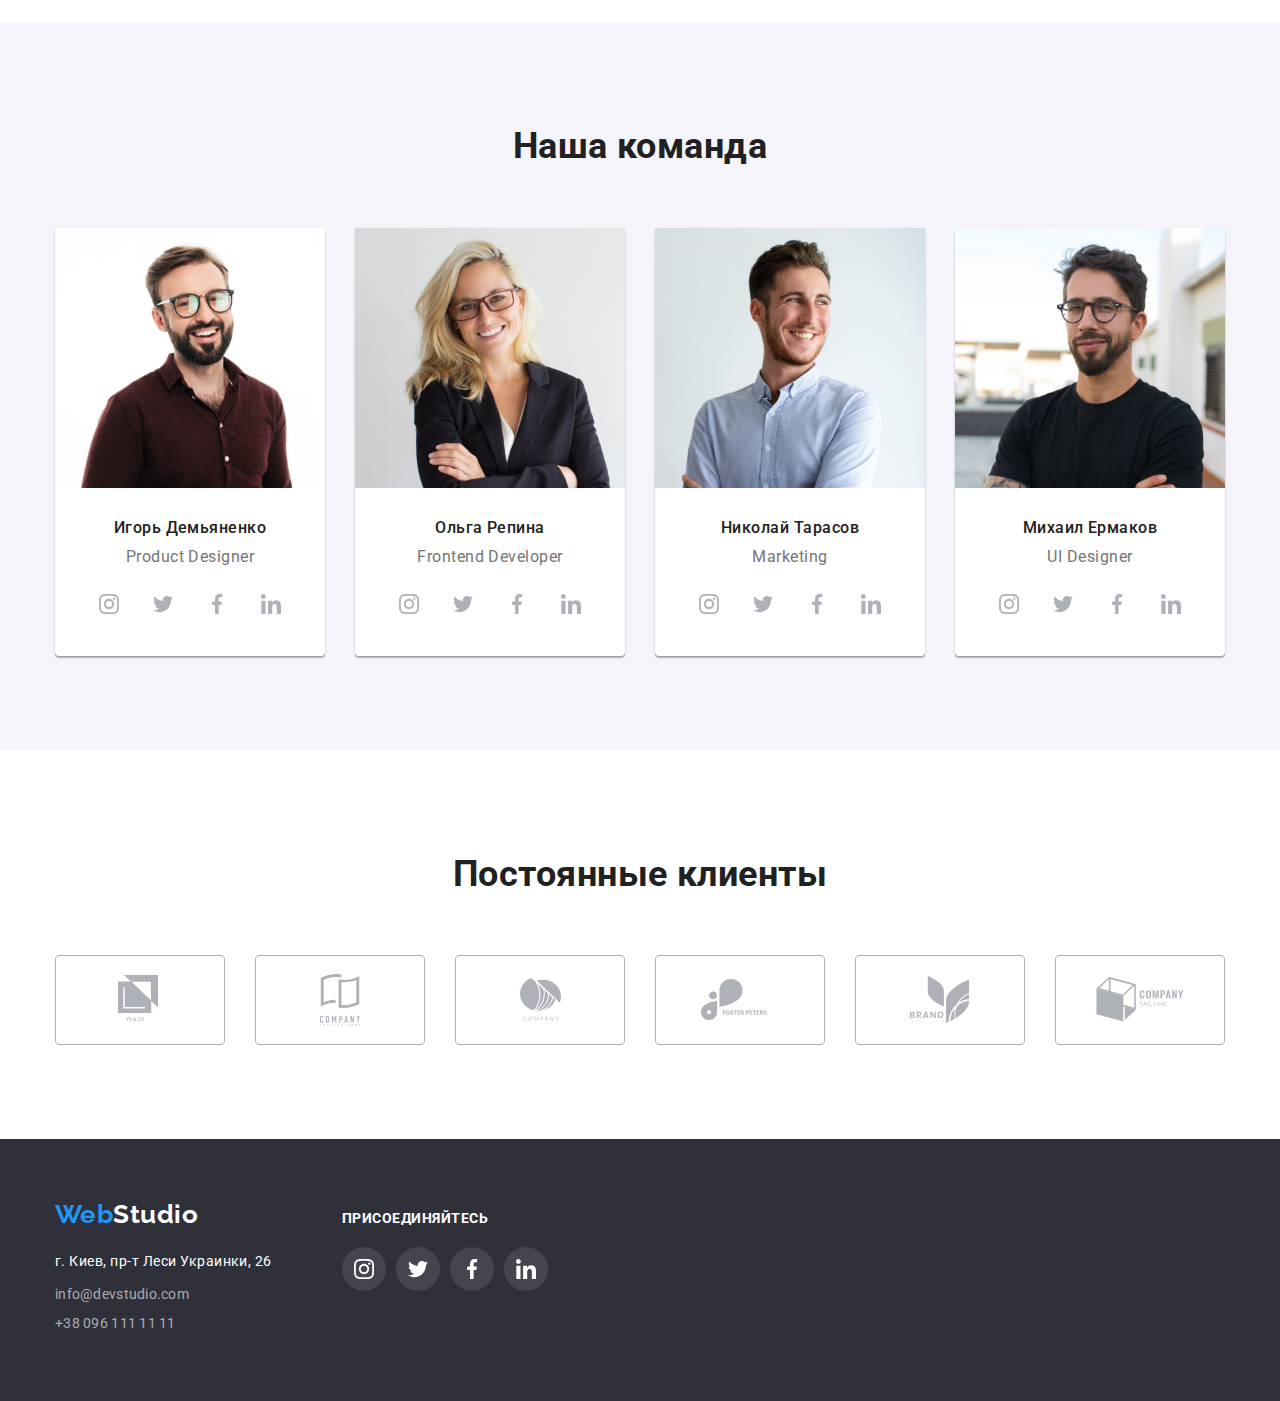
==== commit dceb0909: "fix header" ====
--- a/index.html
+++ b/index.html
@@ -133,7 +133,6 @@
                   src="./img/img1.jpg"
                   alt="Бэкенд разработка"
                   class="we-do-img"
-                  width="370"
                 />
 
                 <p class="we-do-text">Десктопные приложения</p>
@@ -145,7 +144,6 @@
                   src="./img/img2.jpg"
                   alt="Фронтенд разработка"
                   class="we-do-img"
-                  width="370"
                 />
                 <p class="we-do-text">Мобильные приложения</p>
               </div>
@@ -156,7 +154,6 @@
                   src="./img/img3.jpg"
                   alt="Разработка дизайна"
                   class="we-do-img"
-                  width="370"
                 />
                 <p class="we-do-text">Дизайнерские решения</p>
               </div>
@@ -173,7 +170,6 @@
                 src="./img/product-designer.jpg"
                 alt="Фото участника команды"
                 class="team-img"
-                width="270"
               />
               <div class="team-content">
                 <h3 class="team-title">Игорь Демьяненко</h3>
@@ -215,7 +211,6 @@
                 src="./img/frontend-developer.jpg"
                 alt="Фото участника команды"
                 class="team-img"
-                width="270"
               />
               <div class="team-content">
                 <h3 class="team-title">Ольга Репина</h3>
@@ -257,7 +252,6 @@
                 src="./img/marketing.jpg"
                 alt="Фото участника команды"
                 class="team-img"
-                width="270"
               />
               <div class="team-content">
                 <h3 class="team-title">Николай Тарасов</h3>
@@ -299,7 +293,6 @@
                 src="./img/ui-designer.jpg"
                 alt="Фото участника команды"
                 class="team-img"
-                width="270"
               />
               <div class="team-content">
                 <h3 class="team-title">Михаил Ермаков</h3>
--- a/css/styles.css
+++ b/css/styles.css
@@ -55,13 +55,21 @@
 }
 
 .header {
+  position: fixed;
+  width: 100%;
+  min-height: 80px;
+  top: 0;
+  left: 0;
+  z-index: 1;
+
+  background-color: var(--white-color);
   border-bottom: 1px solid #ececec;
 }
 
 .page {
   color: var(--primary-text-color);
   background-color: var(--white-color);
-
+  padding-top: 80px;
   font-family: Roboto, sans-serif;
   letter-spacing: 0.03em;
 }
@@ -101,8 +109,8 @@
 
 .link.nav {
   display: block;
-  padding-top: 24px;
-  padding-bottom: 24px;
+  padding-top: 32px;
+  padding-bottom: 32px;
 }
 
 .link.mail {
@@ -230,6 +238,10 @@
 .button-close {
   position: absolute;
 
+  display: flex;
+  justify-content: center;
+  align-items: center;
+
   right: 8px;
   top: 8px;
   color: #000000;
@@ -239,11 +251,12 @@
   width: 30px;
   height: 30px;
   border: 1px solid rgba(0, 0, 0, 0.1);
+  cursor: pointer;
 }
 
 .icon-close {
-  width: 18px;
-  height: 18px;
+  width: 11px;
+  height: 11px;
   fill: currentColor;
 }
 
@@ -292,7 +305,7 @@
 }
 .feature.item {
   margin-right: 30px;
-  width: 270px;
+  width: calc((100% - 90px) / 4);
 }
 
 .feature.item:last-child {
@@ -321,7 +334,7 @@
 }
 
 .we-do.item {
-  width: 370px;
+  width: calc((100% - 60px) / 3);
   margin-right: 30px;
 }
 .we-do.item:last-child {
@@ -330,6 +343,7 @@
 
 .we-do-img {
   display: block;
+  width: 100%;
 }
 
 .we-do-title {
@@ -363,6 +377,7 @@
 }
 
 .team.item {
+  width: calc((100% - 60px) / 3);
   border-radius: 4px;
   box-shadow: 0px 1px 3px rgba(0, 0, 0, 0.12), 0px 1px 1px rgba(0, 0, 0, 0.14),
     0px 2px 1px rgba(0, 0, 0, 0.2);
@@ -392,6 +407,7 @@
 }
 .team-img {
   display: block;
+  width: 100%;
 }
 
 .team-text {
@@ -488,13 +504,15 @@
 }
 
 .clients.item {
+  width: calc((100% - 5 * 30px) / 6);
   margin-right: 30px;
 }
 .clients.item:last-child {
   margin-right: 0;
 }
 .clients-link {
-  width: 170px;
+  min-width: 170px;
+  width: 100%;
   height: 90px;
   display: flex;
   justify-content: center;
@@ -592,7 +610,7 @@
 }
 
 .portfolio.item {
-  width: 370px;
+  width: calc((100% - 60px) / 3);
   margin-right: 30px;
   margin-bottom: 30px;
 }
@@ -623,6 +641,7 @@
 
 .portfolio-img {
   display: block;
+  width: 100%;
 }
 
 .portfolio.item:hover {
@@ -632,6 +651,7 @@
 
 .text-hidden {
   position: relative;
+  overflow: hidden;
 }
 
 .portfolio-link {
@@ -646,17 +666,21 @@
   width: 100%;
   height: 100%;
   padding: 63px 23px;
-
   opacity: 0;
+
   background-color: rgba(33, 150, 243, 0.9);
   color: var(--white-color);
   font-size: 18px;
   line-height: 1.56;
+
+  transition: 250ms cubic-bezier(0.4, 0, 0.2, 1);
+  transform: translateY(100%);
 }
 
 .portfolio-link:hover .text-comment,
 .portfolio-link:focus .text-comment {
   opacity: 1;
+  transform: translateY(0%);
 }
 
 footer {
